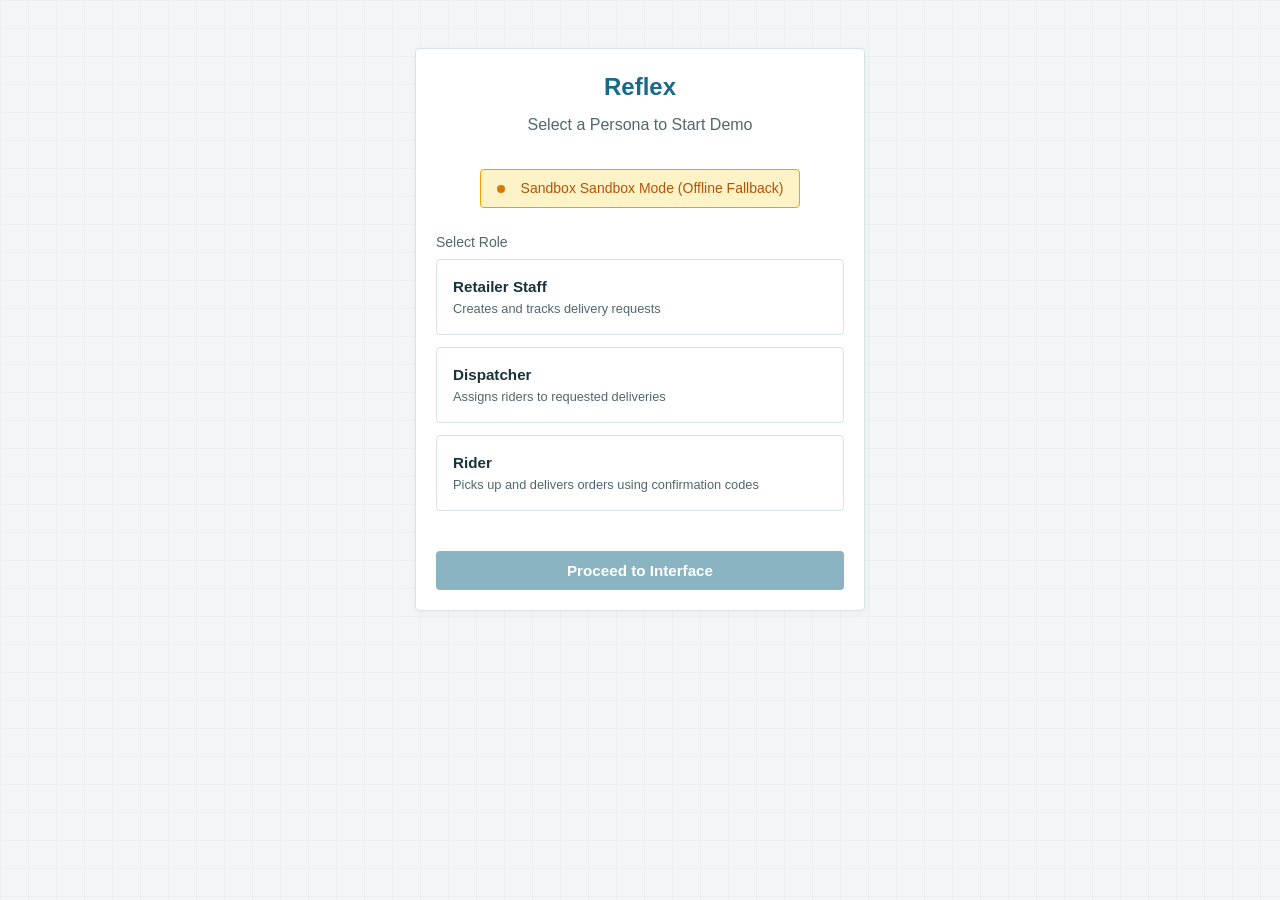
==== frontend/dispatcher/index.html @ 245796e7 "feat: build retailer, dispatcher, and rider views - implements full delivery workflow UI with pollin" ====
<!DOCTYPE html>
<html lang="en">
<head>
  <meta charset="UTF-8">
  <meta name="viewport" content="width=device-width, initial-scale=1.0">
  <title>Reflex - Dispatcher Portal</title>
  <link rel="stylesheet" href="../style.css">
</head>
<body>
  <header>
    <div class="header-content">
      <div class="logo-group">
        <h1>Reflex</h1>
        <p>Dispatcher Dashboard</p>
      </div>
      <div style="display: flex; align-items: center; gap: 1rem; flex-wrap: wrap;">
        <div id="connection-status-container"></div>
        <div class="user-badge" id="active-user-display">
          <!-- Loaded dynamically -->
        </div>
        <button class="logout-btn" onclick="logout()">Back to Selector</button>
      </div>
    </div>
  </header>

  <div class="container">
    <div id="feedback-alert" style="display: none;"></div>

    <div class="grid">
      <!-- Section 1: Unassigned requests (Waiting for Rider) -->
      <div class="card">
        <div style="display: flex; justify-content: space-between; align-items: center; border-bottom: 1px solid var(--border-color); padding-bottom: 0.5rem; margin-bottom: 1.25rem;">
          <h3 style="font-size: 1.1rem; font-weight: 600; margin: 0; color: #b45309;">
            Open Requests (Waiting for Rider)
          </h3>
          <button class="btn btn-secondary" style="width: auto; padding: 0.35rem 0.75rem; font-size: 0.8rem;" onclick="refreshData()">
            Refresh Now
          </button>
        </div>
        
        <div class="table-container">
          <table>
            <thead>
              <tr>
                <th>ID</th>
                <th>Item</th>
                <th>Customer</th>
                <th>Delivery Address</th>
                <th>Logged At</th>
                <th>Action</th>
              </tr>
            </thead>
            <tbody id="open-requests-body">
              <tr>
                <td colspan="6" style="text-align: center; color: var(--text-light); padding: 2.5rem;">
                  No pending delivery requests. All caught up!
                </td>
              </tr>
            </tbody>
          </table>
        </div>
      </div>

      <!-- Section 2: All deliveries (Tracking progress) -->
      <div class="card">
        <h3 class="card-title">All Deliveries Tracking</h3>
        <div class="table-container">
          <table>
            <thead>
              <tr>
                <th>ID</th>
                <th>Item</th>
                <th>Customer</th>
                <th>Status</th>
                <th>Rider</th>
                <th>Updated At</th>
                <th>History</th>
              </tr>
            </thead>
            <tbody id="all-requests-body">
              <tr>
                <td colspan="7" style="text-align: center; color: var(--text-light); padding: 2rem;">
                  No requests created yet.
                </td>
              </tr>
            </tbody>
          </table>
        </div>
      </div>
    </div>
  </div>

  <!-- Rider Assignment Modal -->
  <div class="modal-backdrop" id="assign-modal">
    <div class="modal-content">
      <div class="modal-header">
        <h3 class="modal-title">Assign Rider</h3>
        <button class="modal-close" onclick="closeAssignModal()">&times;</button>
      </div>
      <div class="modal-body">
        <div id="assign-req-details" style="margin-bottom: 1.25rem; font-size: 0.95rem; border-bottom: 1px solid var(--border-color); padding-bottom: 0.75rem;">
          <!-- Request summary loaded dynamically -->
        </div>
        
        <form id="assign-form" onsubmit="handleAssignRider(event)">
          <input type="hidden" id="assign-request-id">
          
          <div class="form-group">
            <label for="rider-select">Select Available Rider *</label>
            <select id="rider-select" class="form-control" required>
              <option value="">-- Select Rider --</option>
            </select>
          </div>
          
          <div style="display: flex; gap: 0.75rem; margin-top: 1.5rem;">
            <button type="button" class="btn btn-secondary" onclick="closeAssignModal()">Cancel</button>
            <button type="submit" id="confirm-assign-btn" class="btn btn-primary">Confirm Assignment</button>
          </div>
        </form>
      </div>
    </div>
  </div>

  <!-- Status History Modal -->
  <div class="modal-backdrop" id="history-modal">
    <div class="modal-content">
      <div class="modal-header">
        <h3 class="modal-title" id="history-modal-title">Delivery Status Journey</h3>
        <button class="modal-close" onclick="closeHistoryModal()">&times;</button>
      </div>
      <div class="modal-body">
        <div id="history-request-details" style="margin-bottom: 1.25rem; font-size: 0.9rem; border-bottom: 1px solid var(--border-color); padding-bottom: 0.75rem;">
          <!-- Request summary loaded dynamically -->
        </div>
        <h4 style="font-size: 0.9rem; font-weight: 600; margin-bottom: 0.5rem;">Audit Trail</h4>
        <div class="timeline" id="history-timeline">
          <!-- Timeline events loaded dynamically -->
        </div>
      </div>
    </div>
  </div>

  <!-- Scripts -->
  <script src="../api.js"></script>
  <script src="dispatcher.js"></script>
</body>
</html>
---- frontend/style.css ----
/* Reflex - Delivery Tracker Shared Design Tokens and Utilities */
:root {
  --primary-color: #176b87;
  --primary-hover: #12566c;
  --bg-color: #f3f6f7;
  --card-bg: #ffffff;
  --text-main: #18323b;
  --text-muted: #53666d;
  --text-light: #87979d;
  --border-color: #d9e2e5;
  
  /* Status Colors */
  --status-requested-bg: #f1f5f9;  /* Slate 100 */
  --status-requested-text: #475569;/* Slate 600 */
  --status-assigned-bg: #dbeafe;   /* Blue 100 */
  --status-assigned-text: #1d4ed8;  /* Blue 700 */
  --status-pickup-bg: #fef3c7;     /* Amber 100 */
  --status-pickup-text: #b45309;   /* Amber 700 */
  --status-delivered-bg: #dcfce7;  /* Emerald 100 */
  --status-delivered-text: #15803d; /* Emerald 700 */

  --error-bg: #fee2e2;            /* Red 100 */
  --error-text: #b91c1c;           /* Red 700 */
  --success-bg: #dcfce7;
  --success-text: #15803d;
}

* {
  box-sizing: border-box;
  margin: 0;
  padding: 0;
}

body {
  font-family: "Trebuchet MS", "Segoe UI", sans-serif;
  background-color: var(--bg-color);
  background-image: linear-gradient(rgba(23, 107, 135, 0.035) 1px, transparent 1px),
    linear-gradient(90deg, rgba(23, 107, 135, 0.035) 1px, transparent 1px);
  background-size: 28px 28px;
  color: var(--text-main);
  line-height: 1.5;
  padding-bottom: 2rem;
}

.container {
  max-width: 1000px;
  margin: 0 auto;
  padding: 1rem;
}

/* Header & Navigation */
header {
  background-color: var(--card-bg);
  border-bottom: 1px solid var(--border-color);
  padding: 0.9rem 1rem;
  margin-bottom: 1.25rem;
}

.header-content {
  max-width: 1000px;
  margin: 0 auto;
  display: flex;
  justify-content: space-between;
  align-items: center;
  flex-wrap: wrap;
  gap: 1rem;
}

.logo-group h1 {
  font-size: 1.35rem;
  font-weight: 800;
  color: var(--primary-color);
}

.logo-group p {
  font-size: 0.85rem;
  color: var(--text-muted);
}

.user-badge {
  display: flex;
  align-items: center;
  gap: 0.75rem;
  background-color: var(--bg-color);
  padding: 0.5rem 1rem;
  border-radius: 4px;
  font-size: 0.875rem;
  border: 1px solid var(--border-color);
}

.user-role-label {
  font-weight: 600;
  text-transform: capitalize;
}

.logout-btn {
  background: none;
  border: none;
  color: var(--text-muted);
  cursor: pointer;
  font-size: 0.85rem;
  text-decoration: underline;
}

.logout-btn:hover {
  color: var(--primary-color);
}

/* Cards & Layout */
.grid {
  display: grid;
  grid-template-columns: 1fr;
  gap: 1rem;
}

.grid > * {
  min-width: 0;
}

@media (min-width: 768px) {
  .grid-2col {
    grid-template-columns: minmax(280px, 0.85fr) minmax(0, 1.75fr);
  }
}

.card {
  background-color: var(--card-bg);
  border: 1px solid var(--border-color);
  border-radius: 4px;
  padding: 1.25rem;
  min-width: 0;
  box-shadow: 0 2px 8px rgba(24, 50, 59, 0.04);
}

.card-title {
  font-size: 1.1rem;
  font-weight: 600;
  margin-bottom: 1rem;
  color: var(--text-main);
  border-bottom: 1px solid var(--border-color);
  padding-bottom: 0.5rem;
}

/* Forms & Inputs */
.form-group {
  margin-bottom: 1rem;
}

.form-group label {
  display: block;
  font-size: 0.875rem;
  font-weight: 500;
  margin-bottom: 0.375rem;
  color: var(--text-muted);
}

.form-control {
  width: 100%;
  padding: 0.625rem 0.75rem;
  border: 1px solid var(--border-color);
  border-radius: 6px;
  font-size: 0.95rem;
  background-color: #ffffff;
  color: var(--text-main);
  outline: none;
}

.form-control:focus {
  border-color: var(--primary-color);
  box-shadow: 0 0 0 3px rgba(23, 107, 135, 0.12);
}

/* Buttons */
.btn {
  display: inline-flex;
  justify-content: center;
  align-items: center;
  padding: 0.625rem 1.25rem;
  font-size: 0.95rem;
  font-weight: 600;
  border-radius: 4px;
  border: 1px solid transparent;
  cursor: pointer;
  text-align: center;
  width: 100%;
}

.btn-primary {
  background-color: var(--primary-color);
  color: #ffffff;
}

.btn-primary:hover:not(:disabled) {
  background-color: var(--primary-hover);
}

.btn-secondary {
  background-color: #ffffff;
  border-color: var(--border-color);
  color: var(--text-muted);
}

.btn-secondary:hover:not(:disabled) {
  background-color: var(--bg-color);
  color: var(--text-main);
}

.btn-outline {
  background: transparent;
  border: 1px solid var(--primary-color);
  color: var(--primary-color);
}

.btn-outline:hover:not(:disabled) {
  background-color: rgba(23, 107, 135, 0.05);
}

.btn:disabled {
  opacity: 0.5;
  cursor: not-allowed;
}

/* Badges */
.badge {
  display: inline-flex;
  align-items: center;
  padding: 0.25rem 0.75rem;
  font-size: 0.75rem;
  font-weight: 600;
  border-radius: 3px;
  text-transform: uppercase;
  letter-spacing: 0.05em;
}

.badge-requested {
  background-color: var(--status-requested-bg);
  color: var(--status-requested-text);
}

.badge-assigned {
  background-color: var(--status-assigned-bg);
  color: var(--status-assigned-text);
}

.badge-picked-up {
  background-color: var(--status-pickup-bg);
  color: var(--status-pickup-text);
}

.badge-delivered {
  background-color: var(--status-delivered-bg);
  color: var(--status-delivered-text);
}

/* Feedback messages */
.alert {
  padding: 0.75rem 1rem;
  border-radius: 6px;
  margin-bottom: 1.25rem;
  font-size: 0.9rem;
}

.alert-error {
  background-color: var(--error-bg);
  color: var(--error-text);
  border: 1px solid rgba(185, 28, 28, 0.2);
}

.alert-success {
  background-color: var(--success-bg);
  color: var(--success-text);
  border: 1px solid rgba(21, 128, 61, 0.2);
}

/* Tables & Lists */
.table-container {
  overflow-x: auto;
  -webkit-overflow-scrolling: touch;
}

table {
  width: 100%;
  border-collapse: collapse;
  text-align: left;
}

th, td {
  padding: 0.875rem 1rem;
  border-bottom: 1px solid var(--border-color);
}

th {
  background-color: var(--bg-color);
  font-size: 0.75rem;
  font-weight: 600;
  text-transform: uppercase;
  color: var(--text-muted);
  letter-spacing: 0.05em;
}

tr:hover {
  background-color: rgba(248, 250, 252, 0.5);
}

.delivery-list-item {
  border-bottom: 1px solid var(--border-color);
  padding: 1rem 0;
}

.delivery-list-item:last-child {
  border-bottom: none;
}

/* Modal styling */
.modal-backdrop {
  display: none;
  position: fixed;
  top: 0;
  left: 0;
  width: 100%;
  height: 100%;
  background-color: rgba(15, 23, 42, 0.6);
  z-index: 1000;
  align-items: center;
  justify-content: center;
  padding: 1rem;
}

.modal-content {
  background-color: var(--card-bg);
  border-radius: 4px;
  max-width: 500px;
  width: 100%;
  max-height: 90vh;
  overflow-y: auto;
  box-shadow: 0 4px 6px rgba(0, 0, 0, 0.1);
  border: 1px solid var(--border-color);
}

.modal-header {
  padding: 1.25rem;
  border-bottom: 1px solid var(--border-color);
  display: flex;
  justify-content: space-between;
  align-items: center;
}

.modal-title {
  font-weight: 600;
  font-size: 1.1rem;
}

.modal-close {
  background: none;
  border: none;
  font-size: 1.5rem;
  color: var(--text-light);
  cursor: pointer;
}

.modal-close:hover {
  color: var(--text-main);
}

.modal-body {
  padding: 1.25rem;
}

/* Timeline/History inside modal */
.timeline {
  position: relative;
  padding-left: 1.5rem;
  margin-top: 1rem;
}

.timeline::before {
  content: "";
  position: absolute;
  top: 0;
  left: 5px;
  width: 2px;
  height: 100%;
  background-color: var(--border-color);
}

.timeline-item {
  position: relative;
  padding-bottom: 1.5rem;
}

.timeline-item:last-child {
  padding-bottom: 0;
}

.timeline-marker {
  position: absolute;
  top: 6px;
  left: -21px;
  width: 10px;
  height: 10px;
  border-radius: 50%;
  background-color: var(--text-light);
  border: 2px solid var(--card-bg);
}

.timeline-marker.active {
  background-color: var(--primary-color);
}

.timeline-content {
  font-size: 0.9rem;
}

.timeline-status {
  font-weight: 600;
  text-transform: capitalize;
}

.timeline-meta {
  font-size: 0.8rem;
  color: var(--text-muted);
  margin-top: 0.125rem;
}

/* Landing specific */
.landing-card {
  max-width: 450px;
  margin: 2rem auto;
}

.role-option {
  border: 1px solid var(--border-color);
  padding: 1rem;
  border-radius: 4px;
  margin-bottom: 0.75rem;
  cursor: pointer;
  display: flex;
  justify-content: space-between;
  align-items: center;
}

.role-option:hover {
  border-color: var(--primary-color);
  background-color: rgba(23, 107, 135, 0.025);
}

.role-option.selected {
  border-color: var(--primary-color);
  background-color: rgba(23, 107, 135, 0.07);
}

.role-title {
  font-weight: 600;
  font-size: 0.95rem;
}

.role-desc {
  font-size: 0.8rem;
  color: var(--text-muted);
}

@media (max-width: 600px) {
  body {
    padding-bottom: 1rem;
  }

  .container {
    padding: 0.75rem;
  }

  header {
    margin-bottom: 0.75rem;
  }

  .header-content,
  .header-content > div:last-child {
    align-items: flex-start;
  }

  .header-content > div:last-child {
    width: 100%;
    gap: 0.5rem !important;
  }

  .header-content > div:last-child .user-badge {
    flex: 1;
  }

  .card {
    padding: 1rem;
  }

  .landing-card {
    margin: 1rem auto;
  }

  .modal-backdrop {
    align-items: flex-start;
    padding: 0.75rem;
  }

  .modal-content {
    max-height: calc(100vh - 1.5rem);
  }

  th,
  td {
    padding: 0.7rem 0.75rem;
    white-space: normal;
    overflow-wrap: anywhere;
  }

  table {
    table-layout: fixed;
  }

  th:last-child,
  td:last-child {
    width: 104px;
  }

  td:last-child .btn {
    white-space: nowrap;
  }
}
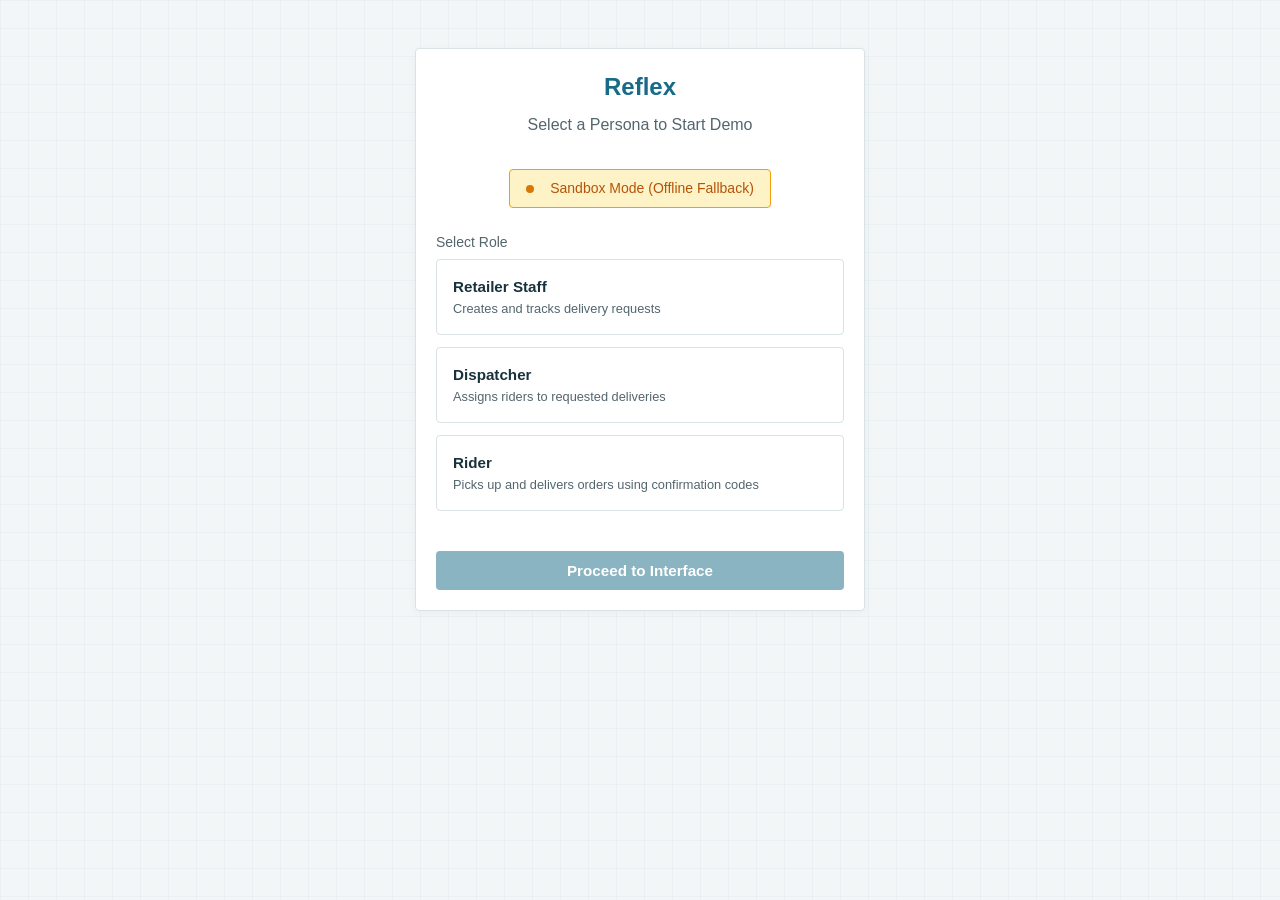
==== commit 43192148: "Load production API config on persona pages" ====
--- a/frontend/dispatcher/index.html
+++ b/frontend/dispatcher/index.html
@@ -141,6 +141,7 @@
   </div>
 
   <!-- Scripts -->
+  <script src="../config.js"></script>
   <script src="../api.js"></script>
   <script src="dispatcher.js"></script>
 </body>
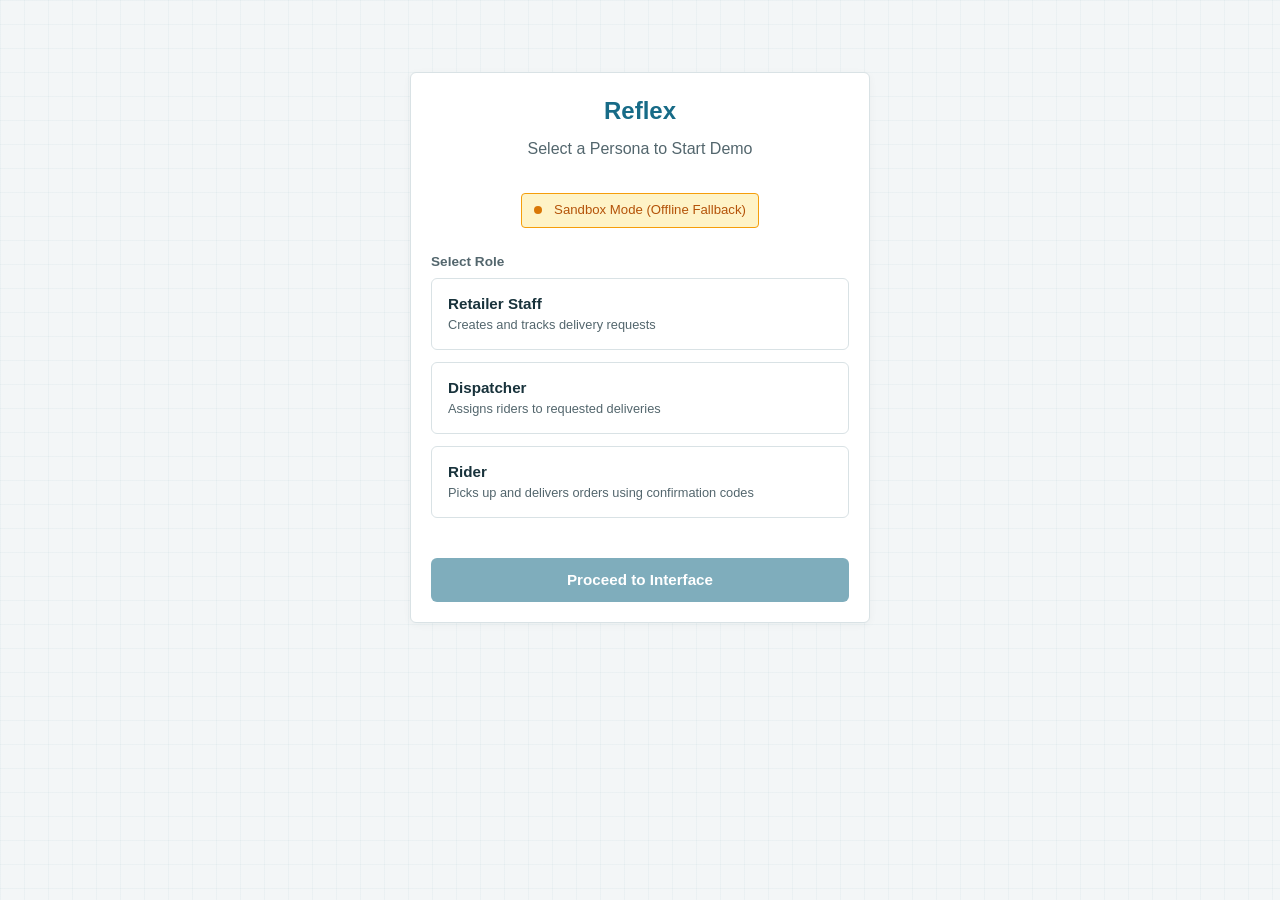
==== commit 15d52061: "fix(frontend): make interfaces responsive" ====
--- a/frontend/dispatcher/index.html
+++ b/frontend/dispatcher/index.html
@@ -13,7 +13,7 @@
         <h1>Reflex</h1>
         <p>Dispatcher Dashboard</p>
       </div>
-      <div style="display: flex; align-items: center; gap: 1rem; flex-wrap: wrap;">
+      <div class="header-nav-controls">
         <div id="connection-status-container"></div>
         <div class="user-badge" id="active-user-display">
           <!-- Loaded dynamically -->
@@ -29,7 +29,7 @@
     <div class="grid">
       <!-- Section 1: Unassigned requests (Waiting for Rider) -->
       <div class="card">
-        <div style="display: flex; justify-content: space-between; align-items: center; border-bottom: 1px solid var(--border-color); padding-bottom: 0.5rem; margin-bottom: 1.25rem;">
+        <div style="display: flex; justify-content: space-between; align-items: center; flex-wrap: wrap; gap: 0.5rem; border-bottom: 1px solid var(--border-color); padding-bottom: 0.5rem; margin-bottom: 1.25rem;">
           <h3 style="font-size: 1.1rem; font-weight: 600; margin: 0; color: #b45309;">
             Open Requests (Waiting for Rider)
           </h3>
--- a/frontend/style.css
+++ b/frontend/style.css
@@ -23,69 +23,141 @@
   --error-text: #b91c1c;           /* Red 700 */
   --success-bg: #dcfce7;
   --success-text: #15803d;
-}
-
-* {
+
+  --radius-sm: 4px;
+  --radius-md: 6px;
+  --radius-lg: 8px;
+}
+
+/* ==========================================================================
+   Base & Reset
+   ========================================================================== */
+*, *::before, *::after {
   box-sizing: border-box;
   margin: 0;
   padding: 0;
 }
 
+html {
+  font-size: 16px;
+  -webkit-text-size-adjust: 100%;
+}
+
 body {
-  font-family: "Trebuchet MS", "Segoe UI", sans-serif;
+  font-family: -apple-system, BlinkMacSystemFont, "Segoe UI", Roboto, "Helvetica Neue", Arial, sans-serif;
   background-color: var(--bg-color);
   background-image: linear-gradient(rgba(23, 107, 135, 0.035) 1px, transparent 1px),
     linear-gradient(90deg, rgba(23, 107, 135, 0.035) 1px, transparent 1px);
-  background-size: 28px 28px;
+  background-size: 24px 24px;
   color: var(--text-main);
   line-height: 1.5;
+  min-height: 100vh;
   padding-bottom: 2rem;
-}
-
+  overflow-x: hidden;
+}
+
+/* Main Container */
 .container {
-  max-width: 1000px;
+  width: 100%;
+  max-width: 1040px;
   margin: 0 auto;
-  padding: 1rem;
-}
-
-/* Header & Navigation */
+  padding: 0.75rem;
+}
+
+@media (min-width: 640px) {
+  .container {
+    padding: 1.25rem;
+  }
+}
+
+@media (min-width: 1024px) {
+  .container {
+    padding: 1.5rem;
+  }
+}
+
+/* ==========================================================================
+   Header & Navigation
+   ========================================================================== */
 header {
   background-color: var(--card-bg);
   border-bottom: 1px solid var(--border-color);
-  padding: 0.9rem 1rem;
+  padding: 0.75rem 1rem;
   margin-bottom: 1.25rem;
+  width: 100%;
+}
+
+@media (min-width: 640px) {
+  header {
+    padding: 0.9rem 1.5rem;
+    margin-bottom: 1.5rem;
+  }
 }
 
 .header-content {
-  max-width: 1000px;
+  width: 100%;
+  max-width: 1040px;
   margin: 0 auto;
   display: flex;
-  justify-content: space-between;
-  align-items: center;
-  flex-wrap: wrap;
-  gap: 1rem;
+  flex-direction: column;
+  align-items: flex-start;
+  gap: 0.75rem;
+}
+
+@media (min-width: 640px) {
+  .header-content {
+    flex-direction: row;
+    justify-content: space-between;
+    align-items: center;
+    gap: 1rem;
+  }
 }
 
 .logo-group h1 {
-  font-size: 1.35rem;
+  font-size: 1.25rem;
   font-weight: 800;
   color: var(--primary-color);
+  line-height: 1.2;
+}
+
+@media (min-width: 640px) {
+  .logo-group h1 {
+    font-size: 1.35rem;
+  }
 }
 
 .logo-group p {
-  font-size: 0.85rem;
+  font-size: 0.8rem;
   color: var(--text-muted);
 }
 
+.header-nav-controls {
+  display: flex;
+  align-items: center;
+  flex-wrap: wrap;
+  gap: 0.5rem;
+  width: 100%;
+}
+
+@media (min-width: 640px) {
+  .header-nav-controls {
+    width: auto;
+    justify-content: flex-end;
+    gap: 0.75rem;
+  }
+}
+
 .user-badge {
-  display: flex;
-  align-items: center;
-  gap: 0.75rem;
+  display: inline-flex;
+  align-items: center;
+  gap: 0.5rem;
   background-color: var(--bg-color);
-  padding: 0.5rem 1rem;
-  border-radius: 4px;
-  font-size: 0.875rem;
+  padding: 0.4rem 0.75rem;
+  border-radius: var(--radius-sm);
+  font-size: 0.825rem;
   border: 1px solid var(--border-color);
+  max-width: 100%;
+  overflow-wrap: anywhere;
 }
 
 .user-role-label {
@@ -98,42 +170,67 @@
   border: none;
   color: var(--text-muted);
   cursor: pointer;
-  font-size: 0.85rem;
+  font-size: 0.825rem;
   text-decoration: underline;
+  padding: 0.4rem 0.5rem;
+  min-height: 36px;
+  display: inline-flex;
+  align-items: center;
 }
 
 .logout-btn:hover {
   color: var(--primary-color);
 }
 
-/* Cards & Layout */
+/* ==========================================================================
+   Layout & Grid Systems
+   ========================================================================== */
 .grid {
   display: grid;
   grid-template-columns: 1fr;
   gap: 1rem;
+  width: 100%;
 }
 
 .grid > * {
   min-width: 0;
 }
 
-@media (min-width: 768px) {
+@media (min-width: 640px) {
+  .grid {
+    gap: 1.25rem;
+  }
+}
+
+/* Two-column layout on medium/large screens (e.g. Retailer form + table) */
+@media (min-width: 880px) {
   .grid-2col {
-    grid-template-columns: minmax(280px, 0.85fr) minmax(0, 1.75fr);
-  }
-}
-
+    grid-template-columns: minmax(300px, 0.85fr) minmax(0, 1.75fr);
+    align-items: start;
+  }
+}
+
+/* ==========================================================================
+   Cards
+   ========================================================================== */
 .card {
   background-color: var(--card-bg);
   border: 1px solid var(--border-color);
-  border-radius: 4px;
-  padding: 1.25rem;
+  border-radius: var(--radius-md);
+  padding: 1rem;
   min-width: 0;
-  box-shadow: 0 2px 8px rgba(24, 50, 59, 0.04);
+  box-shadow: 0 1px 3px rgba(24, 50, 59, 0.05);
+}
+
+@media (min-width: 640px) {
+  .card {
+    padding: 1.25rem;
+    box-shadow: 0 2px 8px rgba(24, 50, 59, 0.04);
+  }
 }
 
 .card-title {
-  font-size: 1.1rem;
+  font-size: 1.05rem;
   font-weight: 600;
   margin-bottom: 1rem;
   color: var(--text-main);
@@ -141,48 +238,70 @@
   padding-bottom: 0.5rem;
 }
 
-/* Forms & Inputs */
+@media (min-width: 640px) {
+  .card-title {
+    font-size: 1.15rem;
+  }
+}
+
+/* ==========================================================================
+   Forms & Controls
+   ========================================================================== */
 .form-group {
   margin-bottom: 1rem;
+  width: 100%;
 }
 
 .form-group label {
   display: block;
-  font-size: 0.875rem;
-  font-weight: 500;
-  margin-bottom: 0.375rem;
+  font-size: 0.85rem;
+  font-weight: 600;
+  margin-bottom: 0.35rem;
   color: var(--text-muted);
 }
 
 .form-control {
   width: 100%;
-  padding: 0.625rem 0.75rem;
+  padding: 0.65rem 0.75rem;
   border: 1px solid var(--border-color);
-  border-radius: 6px;
-  font-size: 0.95rem;
+  border-radius: var(--radius-md);
+  font-size: 16px; /* Prevents auto-zoom on iOS */
   background-color: #ffffff;
   color: var(--text-main);
   outline: none;
+  min-height: 42px;
+  font-family: inherit;
+  transition: border-color 0.15s ease, box-shadow 0.15s ease;
 }
 
 .form-control:focus {
   border-color: var(--primary-color);
-  box-shadow: 0 0 0 3px rgba(23, 107, 135, 0.12);
-}
-
-/* Buttons */
+  box-shadow: 0 0 0 3px rgba(23, 107, 135, 0.15);
+}
+
+textarea.form-control {
+  min-height: 80px;
+  resize: vertical;
+}
+
+/* ==========================================================================
+   Buttons
+   ========================================================================== */
 .btn {
   display: inline-flex;
   justify-content: center;
   align-items: center;
-  padding: 0.625rem 1.25rem;
+  padding: 0.65rem 1.25rem;
   font-size: 0.95rem;
   font-weight: 600;
-  border-radius: 4px;
+  border-radius: var(--radius-md);
   border: 1px solid transparent;
   cursor: pointer;
   text-align: center;
   width: 100%;
+  min-height: 44px; /* Accessible touch target */
+  font-family: inherit;
+  transition: background-color 0.15s ease, border-color 0.15s ease, opacity 0.15s ease;
 }
 
 .btn-primary {
@@ -216,20 +335,23 @@
 }
 
 .btn:disabled {
-  opacity: 0.5;
+  opacity: 0.55;
   cursor: not-allowed;
 }
 
-/* Badges */
+/* ==========================================================================
+   Badges & Alerts
+   ========================================================================== */
 .badge {
   display: inline-flex;
   align-items: center;
-  padding: 0.25rem 0.75rem;
-  font-size: 0.75rem;
-  font-weight: 600;
-  border-radius: 3px;
+  padding: 0.25rem 0.65rem;
+  font-size: 0.725rem;
+  font-weight: 700;
+  border-radius: var(--radius-sm);
   text-transform: uppercase;
-  letter-spacing: 0.05em;
+  letter-spacing: 0.04em;
+  white-space: nowrap;
 }
 
 .badge-requested {
@@ -252,66 +374,72 @@
   color: var(--status-delivered-text);
 }
 
-/* Feedback messages */
 .alert {
   padding: 0.75rem 1rem;
-  border-radius: 6px;
+  border-radius: var(--radius-md);
   margin-bottom: 1.25rem;
   font-size: 0.9rem;
+  width: 100%;
 }
 
 .alert-error {
   background-color: var(--error-bg);
   color: var(--error-text);
-  border: 1px solid rgba(185, 28, 28, 0.2);
+  border: 1px solid rgba(185, 28, 28, 0.25);
 }
 
 .alert-success {
   background-color: var(--success-bg);
   color: var(--success-text);
-  border: 1px solid rgba(21, 128, 61, 0.2);
-}
-
-/* Tables & Lists */
+  border: 1px solid rgba(21, 128, 61, 0.25);
+}
+
+/* ==========================================================================
+   Responsive Tables
+   ========================================================================== */
 .table-container {
+  width: 100%;
   overflow-x: auto;
   -webkit-overflow-scrolling: touch;
+  border: 1px solid var(--border-color);
+  border-radius: var(--radius-sm);
+  background-color: #ffffff;
 }
 
 table {
   width: 100%;
+  min-width: 580px; /* Guarantees legible column width on mobile */
   border-collapse: collapse;
   text-align: left;
 }
 
 th, td {
-  padding: 0.875rem 1rem;
+  padding: 0.75rem 0.85rem;
   border-bottom: 1px solid var(--border-color);
+  font-size: 0.875rem;
 }
 
 th {
   background-color: var(--bg-color);
   font-size: 0.75rem;
-  font-weight: 600;
+  font-weight: 700;
   text-transform: uppercase;
   color: var(--text-muted);
   letter-spacing: 0.05em;
+  white-space: nowrap;
+}
+
+tr:last-child td {
+  border-bottom: none;
 }
 
 tr:hover {
-  background-color: rgba(248, 250, 252, 0.5);
-}
-
-.delivery-list-item {
-  border-bottom: 1px solid var(--border-color);
-  padding: 1rem 0;
-}
-
-.delivery-list-item:last-child {
-  border-bottom: none;
-}
-
-/* Modal styling */
+  background-color: rgba(243, 246, 247, 0.6);
+}
+
+/* ==========================================================================
+   Modal Dialogs & Timeline
+   ========================================================================== */
 .modal-backdrop {
   display: none;
   position: fixed;
@@ -323,39 +451,50 @@
   z-index: 1000;
   align-items: center;
   justify-content: center;
-  padding: 1rem;
+  padding: 0.75rem;
+  overflow-y: auto;
 }
 
 .modal-content {
   background-color: var(--card-bg);
-  border-radius: 4px;
+  border-radius: var(--radius-lg);
   max-width: 500px;
   width: 100%;
   max-height: 90vh;
   overflow-y: auto;
-  box-shadow: 0 4px 6px rgba(0, 0, 0, 0.1);
+  box-shadow: 0 10px 25px rgba(0, 0, 0, 0.15);
   border: 1px solid var(--border-color);
+  margin: auto;
 }
 
 .modal-header {
-  padding: 1.25rem;
+  padding: 1rem 1.25rem;
   border-bottom: 1px solid var(--border-color);
   display: flex;
   justify-content: space-between;
   align-items: center;
+  gap: 0.5rem;
 }
 
 .modal-title {
-  font-weight: 600;
-  font-size: 1.1rem;
+  font-weight: 700;
+  font-size: 1.05rem;
+  color: var(--text-main);
 }
 
 .modal-close {
   background: none;
   border: none;
   font-size: 1.5rem;
+  line-height: 1;
   color: var(--text-light);
   cursor: pointer;
+  padding: 0.25rem 0.5rem;
+  min-height: 36px;
+  min-width: 36px;
+  display: flex;
+  align-items: center;
+  justify-content: center;
 }
 
 .modal-close:hover {
@@ -363,10 +502,10 @@
 }
 
 .modal-body {
-  padding: 1.25rem;
-}
-
-/* Timeline/History inside modal */
+  padding: 1rem 1.25rem;
+}
+
+/* Timeline */
 .timeline {
   position: relative;
   padding-left: 1.5rem;
@@ -385,7 +524,7 @@
 
 .timeline-item {
   position: relative;
-  padding-bottom: 1.5rem;
+  padding-bottom: 1.25rem;
 }
 
 .timeline-item:last-child {
@@ -405,121 +544,70 @@
 
 .timeline-marker.active {
   background-color: var(--primary-color);
+  box-shadow: 0 0 0 3px rgba(23, 107, 135, 0.2);
 }
 
 .timeline-content {
-  font-size: 0.9rem;
+  font-size: 0.875rem;
 }
 
 .timeline-status {
-  font-weight: 600;
+  font-weight: 700;
   text-transform: capitalize;
 }
 
 .timeline-meta {
-  font-size: 0.8rem;
+  font-size: 0.775rem;
   color: var(--text-muted);
   margin-top: 0.125rem;
 }
 
-/* Landing specific */
+/* ==========================================================================
+   Landing Page Styles
+   ========================================================================== */
 .landing-card {
-  max-width: 450px;
-  margin: 2rem auto;
+  max-width: 460px;
+  margin: 1.5rem auto;
+  width: 100%;
+}
+
+@media (min-width: 640px) {
+  .landing-card {
+    margin: 3rem auto;
+  }
 }
 
 .role-option {
   border: 1px solid var(--border-color);
-  padding: 1rem;
-  border-radius: 4px;
+  padding: 0.875rem 1rem;
+  border-radius: var(--radius-md);
   margin-bottom: 0.75rem;
   cursor: pointer;
   display: flex;
   justify-content: space-between;
   align-items: center;
+  transition: all 0.15s ease;
+  min-height: 52px;
 }
 
 .role-option:hover {
   border-color: var(--primary-color);
-  background-color: rgba(23, 107, 135, 0.025);
+  background-color: rgba(23, 107, 135, 0.03);
 }
 
 .role-option.selected {
   border-color: var(--primary-color);
-  background-color: rgba(23, 107, 135, 0.07);
+  background-color: rgba(23, 107, 135, 0.08);
+  box-shadow: 0 0 0 1px var(--primary-color);
 }
 
 .role-title {
-  font-weight: 600;
+  font-weight: 700;
   font-size: 0.95rem;
+  color: var(--text-main);
 }
 
 .role-desc {
   font-size: 0.8rem;
   color: var(--text-muted);
 }
-
-@media (max-width: 600px) {
-  body {
-    padding-bottom: 1rem;
-  }
-
-  .container {
-    padding: 0.75rem;
-  }
-
-  header {
-    margin-bottom: 0.75rem;
-  }
-
-  .header-content,
-  .header-content > div:last-child {
-    align-items: flex-start;
-  }
-
-  .header-content > div:last-child {
-    width: 100%;
-    gap: 0.5rem !important;
-  }
-
-  .header-content > div:last-child .user-badge {
-    flex: 1;
-  }
-
-  .card {
-    padding: 1rem;
-  }
-
-  .landing-card {
-    margin: 1rem auto;
-  }
-
-  .modal-backdrop {
-    align-items: flex-start;
-    padding: 0.75rem;
-  }
-
-  .modal-content {
-    max-height: calc(100vh - 1.5rem);
-  }
-
-  th,
-  td {
-    padding: 0.7rem 0.75rem;
-    white-space: normal;
-    overflow-wrap: anywhere;
-  }
-
-  table {
-    table-layout: fixed;
-  }
-
-  th:last-child,
-  td:last-child {
-    width: 104px;
-  }
-
-  td:last-child .btn {
-    white-space: nowrap;
-  }
-}
